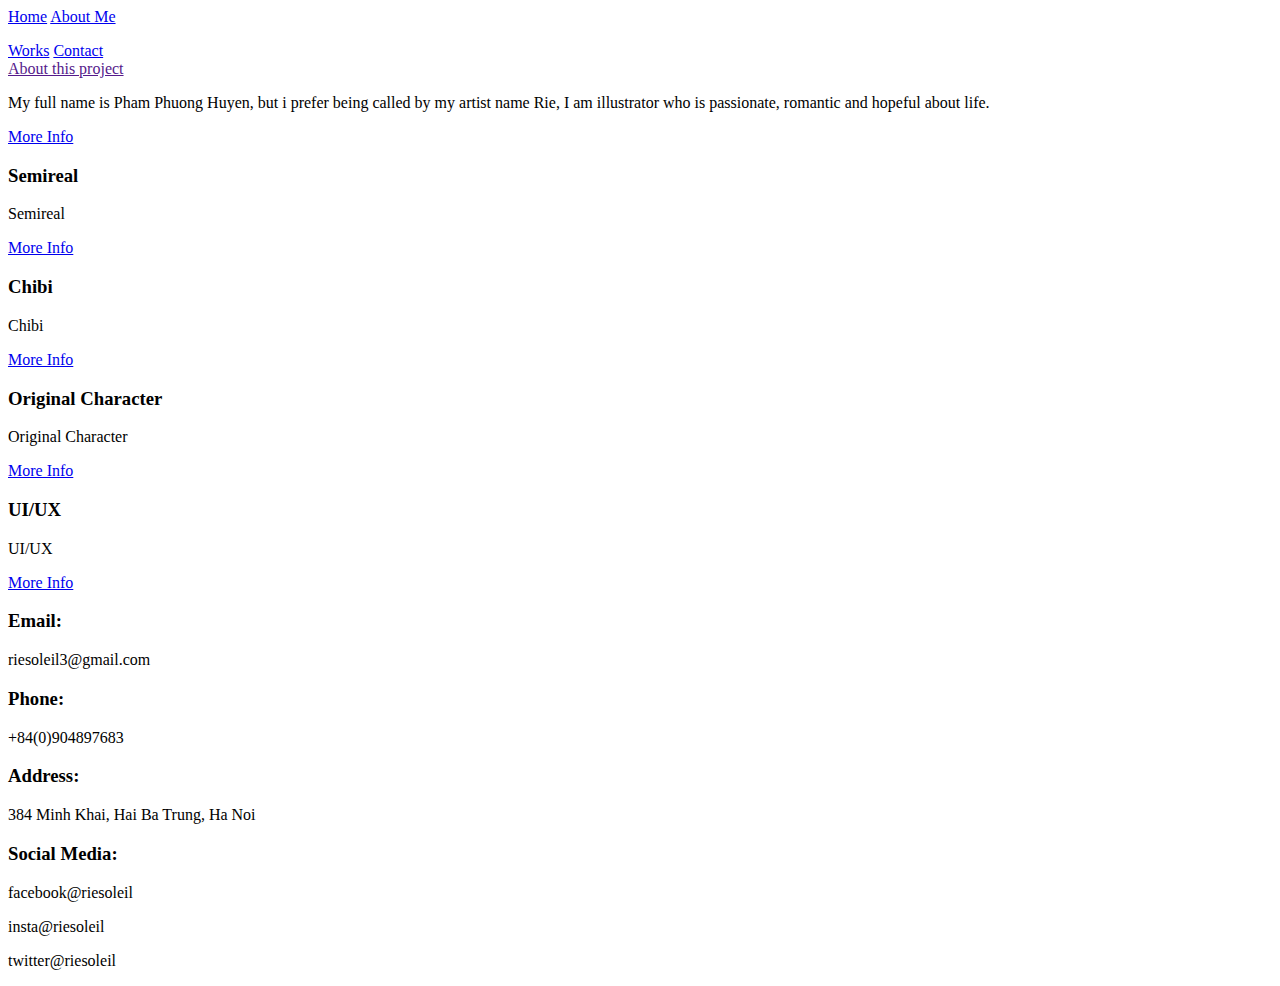
==== index.html @ aa3b78e9 "ok" ====
<!DOCTYPE html>
<html lang="en">
    <head>
        <meta charset="UTF-8" />
        <meta name="viewport" content="width=device-width, initial-scale=1.0" />
        <title>Homepage</title>

        <link rel="stylesheet" href="css/styles.css" />
        <link rel="stylesheet" href="css/bootstrap.min.css" />
    </head>
    <body>
        <!-- START NAVBAR .. -->
        <nav id="navbar" class="navbar navbar-expand-md fixed-top">
            <div
                class="container d-flex flex-column flex-md-row justify-content-between"
            >
                <a href="index.html#home-section" class="py-3">Home</a>
                <a href="index.html#about-me-section" class="py-3">About Me</a>
                <a href="index.html" class="py-3"
                    ><figure
                        id="navbar-brand"
                        class="navbar-brand cover-image"
                    ></figure
                ></a>
                <a href="index.html#works-section" class="py-3">Works</a>
                <a href="index.html#contact-section" class="py-3">Contact</a>
            </div>
        </nav>
        <!-- END NAVBAR -->

        <!-- START SECTION HOME -->
        <section id="home-section" class="home-section">
            <div class="home-section-main">
                <div class="home-section-content">
                    <div class="home-section-btn btn-rie-main">
                        <a href="" class="btn-rie btn">About this project</a>
                    </div>
                </div>
                <div class="home-section-image cover-image"></div>
            </div>

            <div class="separate">
                <div class="separate-image separate-tear cover-image"></div>
            </div>
        </section>
        <!-- END SECTION HOME -->

        <!-- START ABOUT ME SECTION -->
        <section id="about-me-section" class="about-me-section">
            <div class="container about-me-section-main">
                <div class="row">
                    <div class="col-lg-6 about-me-section-left">
                        <div class="about-me-section-image cover-image"></div>
                    </div>

                    <div class="col-lg-6 about-me-section-right">
                        <div class="about-me-section-content">
                            <div class="about-me-section-text">
                                <p>
                                    My full name is Pham Phuong Huyen, but i
                                    prefer being called by my artist name Rie, I
                                    am illustrator who is passionate, romantic
                                    and hopeful about life.
                                </p>
                            </div>

                            <div class="btn-rie-main">
                                <a
                                    href="about-me.html"
                                    class="about-me-section-btn btn-rie btn"
                                    >More Info</a
                                >
                            </div>
                        </div>
                    </div>
                </div>
            </div>
            <div class="separate">
                <div class="separate-image separate-rose cover-image"></div>
            </div>
        </section>
        <!-- END ABOUT ME SECTION -->

        <!-- START WORKS SECTION -->
        <section
            id="works-section"
            class="works-section text-white text-center"
        >
            <div class="container-fluid works-section-main">
                <div class="container-fluid works-section-main">
                    <div class="projects-pair">
                        <div class="row">
                            <div class="col">
                                <div class="project project-semireal">
                                    <div
                                        class="project-content project-semireal-content"
                                    >
                                        <div
                                            class="project-text project-semireal-text"
                                        >
                                            <h3>Semireal</h3>
                                            <p>Semireal</p>
                                        </div>

                                        <div class="project-btn btn-rie-main">
                                            <a
                                                href="works/semireal.html"
                                                class="btn-rie btn"
                                                >More Info</a
                                            >
                                        </div>
                                    </div>

                                    <div
                                        class="project-img cover-image project-semireal-img"
                                    ></div>
                                </div>
                            </div>

                            <div class="col">
                                <div class="project project-chibi">
                                    <div
                                        class="project-content project-chibi-content"
                                    >
                                        <div
                                            class="project-text project-chibi-text"
                                        >
                                            <h3>Chibi</h3>
                                            <p>Chibi</p>
                                        </div>

                                        <div class="project-btn btn-rie-main">
                                            <a
                                                href="works/chibi.html"
                                                class="btn-rie btn"
                                                >More Info</a
                                            >
                                        </div>
                                    </div>

                                    <div
                                        class="project-img cover-image project-chibi-img"
                                    ></div>
                                </div>
                            </div>
                        </div>
                    </div>
                </div>

                <div class="container-fluid projects-pair">
                    <div class="row">
                        <div class="col">
                            <div class="project project-oc">
                                <div class="project-content project-oc-content">
                                    <div class="project-text project-oc-text">
                                        <h3>Original Character</h3>
                                        <p>Original Character</p>
                                    </div>

                                    <div class="project-btn btn-rie-main">
                                        <a
                                            href="works/character.html"
                                            class="btn-rie btn"
                                            >More Info</a
                                        >
                                    </div>
                                </div>

                                <div
                                    class="project-img cover-image project-oc-img"
                                ></div>
                            </div>
                        </div>

                        <div class="col">
                            <div class="project project-ui-ux">
                                <div
                                    class="project-content project-ui-ux-content"
                                >
                                    <div
                                        class="project-text project-ui-ux-text"
                                    >
                                        <h3>UI/UX</h3>
                                        <p>UI/UX</p>
                                    </div>

                                    <div class="project-btn btn-rie-main">
                                        <a
                                            href="works/ui-ux.html"
                                            class="btn-rie btn"
                                            >More Info</a
                                        >
                                    </div>
                                </div>

                                <div
                                    class="project-img cover-image project-ui-ux-img"
                                ></div>
                            </div>
                        </div>
                    </div>
                </div>
            </div>

            <div class="separate">
                <div class="separate-image separate-snake cover-image"></div>
            </div>
        </section>
        <!-- END WORKS SECTION -->

        <!-- START CONTACT SECTION -->
        <section id="contact-section" class="contact-section">
            <div class="container contact-section-main">
                <div class="row">
                    <div class="col contact-section-left">
                        <div class="contact-section-image cover-image"></div>
                    </div>

                    <div class="col contact-section-right">
                        <div class="contact-section-content">
                            <div class="contact-section-text">
                                <div class="row">
                                    <div class="col-md-6">
                                        <div class="contact-content">
                                            <h3>Email:</h3>
                                            <p>riesoleil3@gmail.com</p>
                                        </div>
                                        <div class="contact-content">
                                            <h3>Phone:</h3>
                                            <p>+84(0)904897683</p>
                                        </div>
                                        <div class="contact-content">
                                            <h3>Address:</h3>
                                            <p>
                                                384 Minh Khai, Hai Ba Trung, Ha
                                                Noi
                                            </p>
                                        </div>
                                    </div>

                                    <div class="col-md-6">
                                        <div class="contact-content">
                                            <h3>Social Media:</h3>
                                            <p>facebook@riesoleil</p>
                                            <p>insta@riesoleil</p>
                                            <p>twitter@riesoleil</p>
                                        </div>
                                    </div>
                                </div>
                            </div>
                        </div>
                    </div>
                </div>
            </div>

            <div class="separate">
                <div class="separate-image separate-star cover-image"></div>
            </div>
        </section>
        <!-- END CONTACT SECTION -->
    </body>
</html>
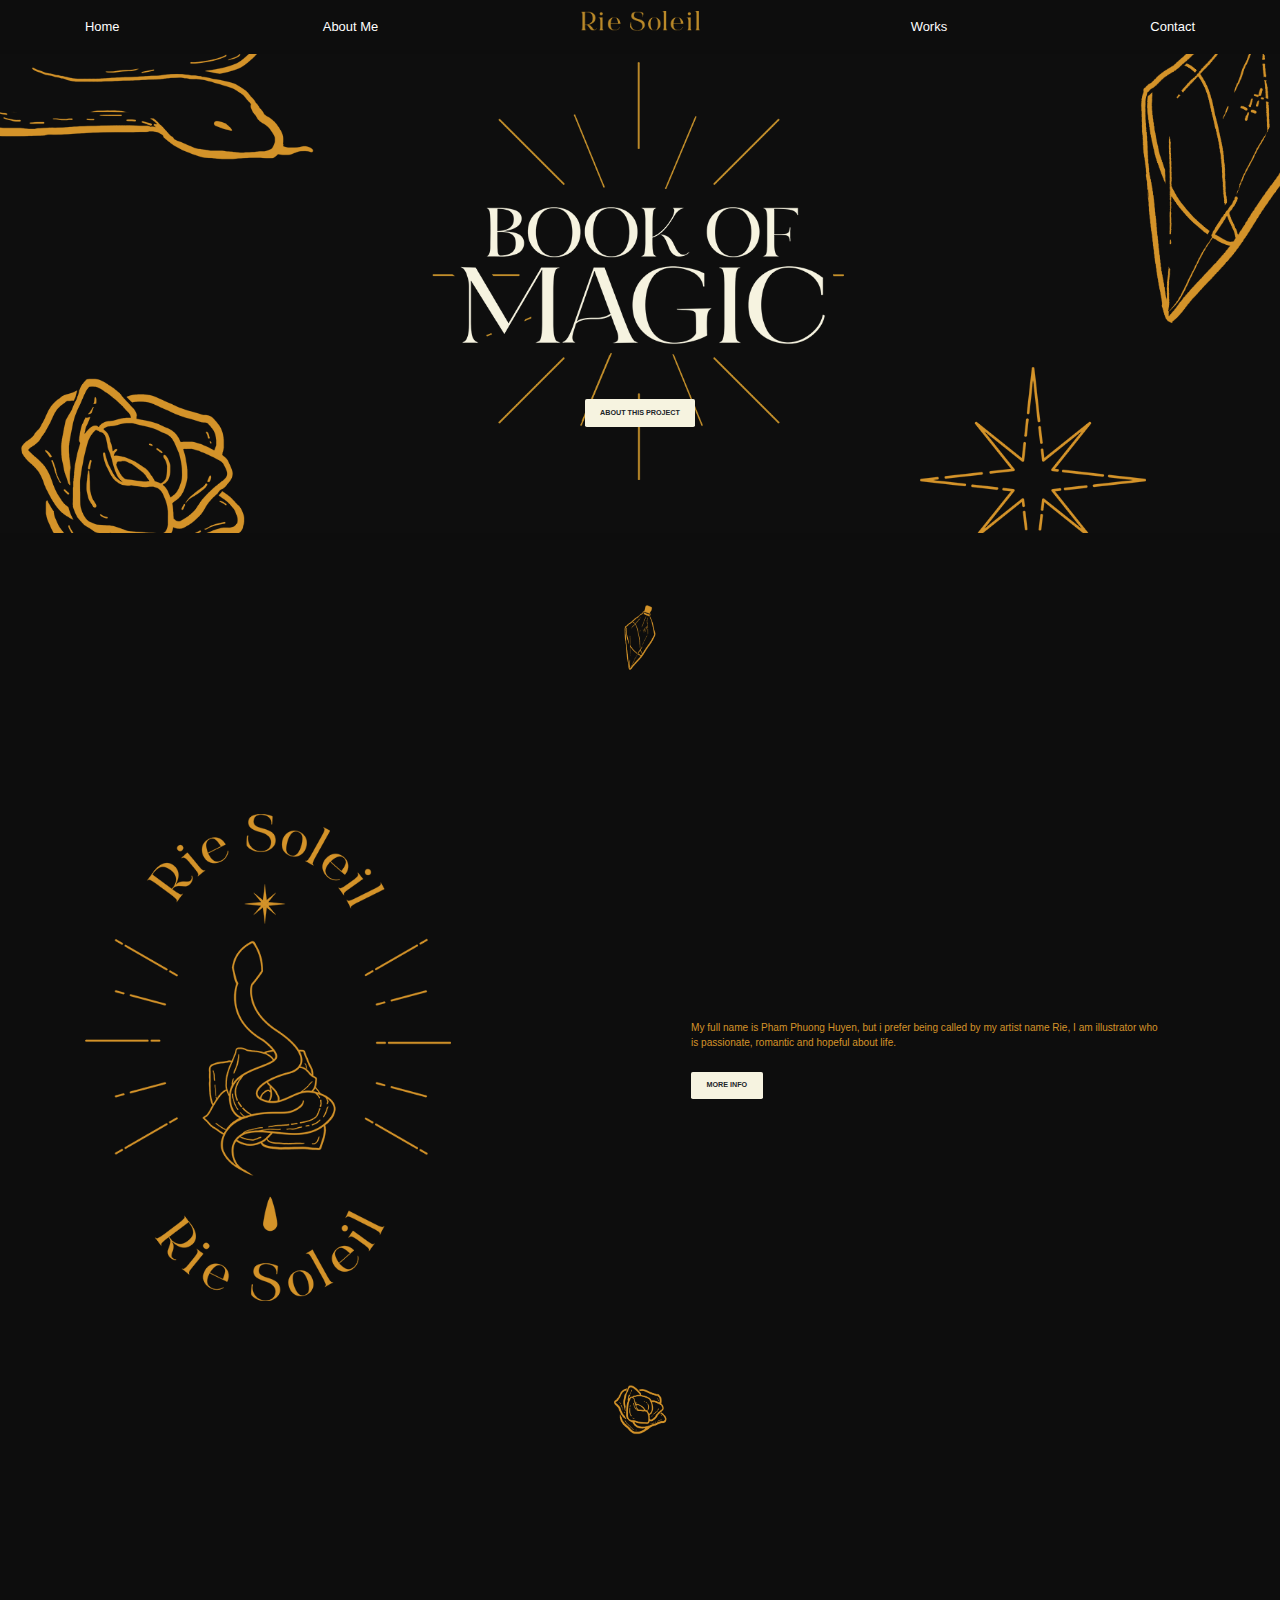
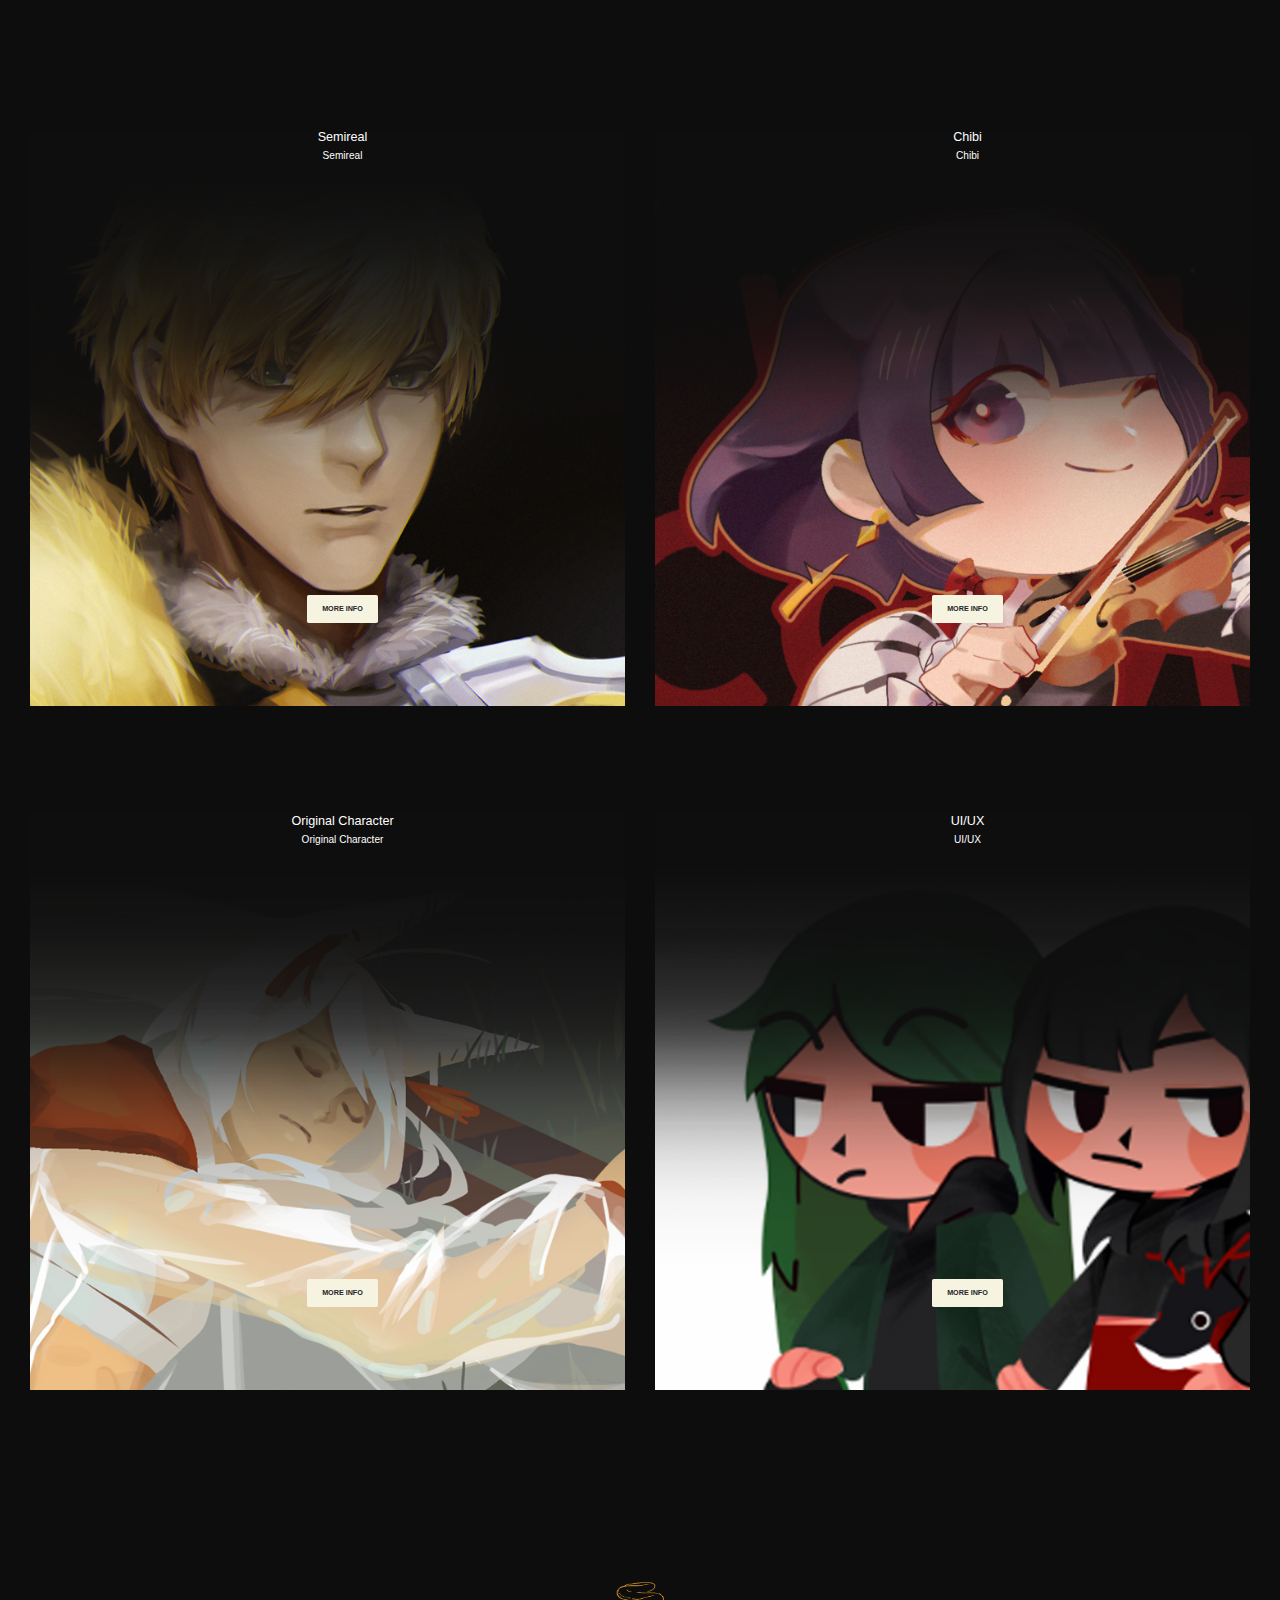
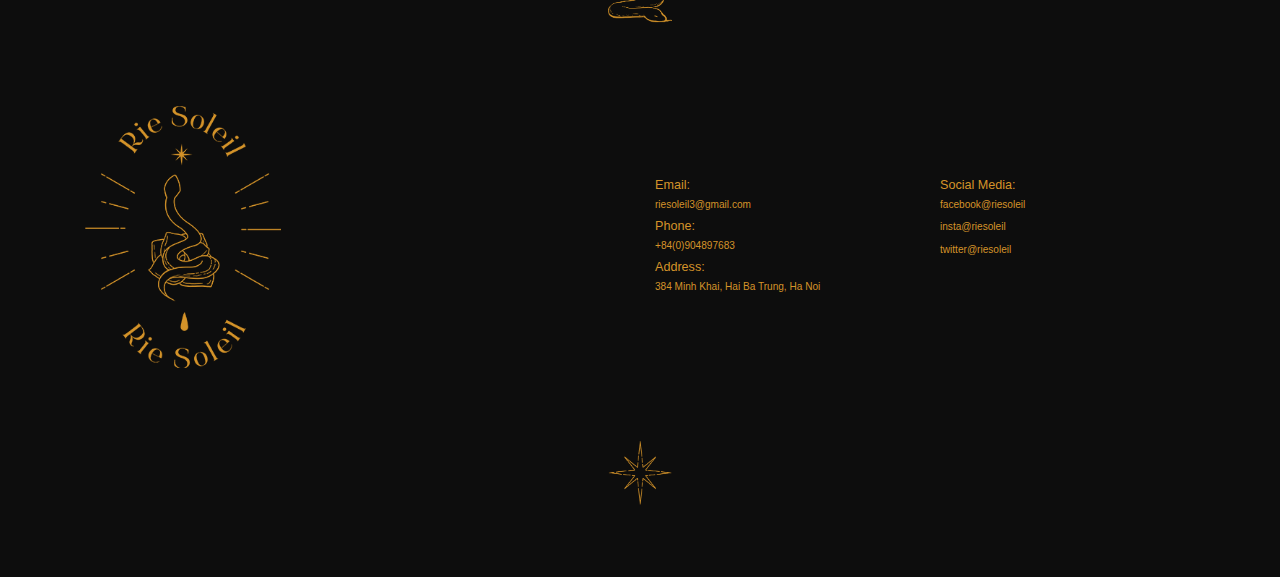
==== commit a65017a7: "recommit" ====
--- a/index.html
+++ b/index.html
@@ -5,8 +5,8 @@
         <meta name="viewport" content="width=device-width, initial-scale=1.0" />
         <title>Homepage</title>
 
-        <link rel="stylesheet" href="css/styles.css" />
-        <link rel="stylesheet" href="css/bootstrap.min.css" />
+        <link rel="stylesheet" href="rie-soleil/css/styles.css" />
+        <link rel="stylesheet" href="rie-soleil/css/bootstrap.min.css" />
     </head>
     <body>
         <!-- START NAVBAR .. -->
--- a/rie-soleil/css/styles.css
+++ b/rie-soleil/css/styles.css
@@ -0,0 +1,651 @@
+/* Base reset */
+* {
+    margin: 0;
+    padding: 0;
+}
+
+/* Custom Variables */
+:root {
+    --main-black: #0d0d0d;
+    --main-gray: #f6f3e0;
+    --main-white: #ffffff;
+    --main-yellow: #d49329;
+    --main-red: #ca3830;
+    --main-test: blue;
+    --main-green: #78783f;
+}
+
+/* Import Fonts */
+@font-face {
+    font-family: BonVivant;
+    src: url(../fonts/BonVivant-SerifBold.otf);
+}
+
+@font-face {
+    font-family: Montserrat;
+    src: url(../fonts/Montserrat-Regular.ttf);
+}
+
+@font-face {
+    font-family: MontserratSemiBold;
+    src: url(../fonts/Montserrat-SemiBold.ttf);
+}
+
+/* START BASE STYLES */
+
+/* box-sizing and font sizing */
+*,
+*::before,
+*::after {
+    box-sizing: inherit;
+}
+
+html {
+    font-size: 62.5%;
+    box-sizing: border-box;
+    scroll-behavior: smooth;
+}
+
+@media (max-width: 100em) {
+    html {
+        font-size: 45%;
+    }
+}
+
+/* 1200px / 16px = 75em */
+@media (max-width: 75em) {
+    html {
+        font-size: 30%;
+    }
+}
+
+/* 980px / 16px = 61.25em */
+@media (max-width: 61.25em) {
+    html {
+        font-size: 25%;
+    }
+}
+
+/* 460px / 16px = 28.75em */
+@media (max-width: 28.75em) {
+    html {
+        font-size: 20%;
+    }
+}
+
+body {
+    font-family: Montserrat;
+    font-size: 1.8rem;
+    font-weight: 400;
+    line-height: 1.4;
+    color: var(--main-white);
+    background-color: var(--main-black);
+}
+
+a {
+    font-size: 1.8rem;
+}
+
+h1,
+h2 {
+    font-family: BonVivant;
+    font-weight: 400;
+    text-align: center;
+}
+
+h1 {
+    font-size: 5rem !important;
+    color: var(--main-white);
+    line-height: 4rem !important;
+    letter-spacing: 0.2rem;
+    text-transform: uppercase;
+}
+
+h2 {
+    font-size: 3rem !important;
+    color: var(--main-white);
+    line-height: 4rem !important;
+    letter-spacing: 0.2rem;
+    text-transform: uppercase;
+}
+
+p {
+    font-size: 1.4rem;
+    color: var(--main-yellow);
+}
+
+.cover-image {
+    -webkit-background-size: cover;
+    -moz-background-size: cover;
+    -o-background-size: cover;
+    background-repeat: no-repeat;
+    background-size: cover;
+}
+
+/* Base styles: Button */
+.btn-rie-main a {
+    font-weight: bold;
+    padding: 1rem 2rem;
+}
+.btn-rie {
+    background: var(--main-gray) !important;
+    color: var(--main-black);
+    text-transform: uppercase;
+}
+
+.btn-rie:hover {
+    background-color: var(--main-yellow) !important;
+}
+
+/* Base styles: Separate */
+.separate {
+    background-color: var(--main-black);
+    width: 100%;
+    padding: 10rem 0;
+}
+
+.separate-image {
+    width: 9rem;
+    height: 9rem;
+    margin: auto;
+}
+
+.separate-tear {
+    background-image: url("../images/homepage/pattern/tear.png");
+}
+
+.separate-snake {
+    background-image: url("../images/homepage/pattern/snake.png");
+}
+
+.separate-star {
+    background-image: url("../images/homepage/pattern/star.png");
+}
+
+.separate-rose {
+    background-image: url("../images/homepage/pattern/rose.png");
+}
+
+/* END BASE STYLES */
+
+/* Navbar */
+#navbar {
+    background-color: var(--main-black);
+}
+
+#navbar a {
+    text-decoration: none;
+    color: var(--main-white);
+}
+
+#navbar a:hover {
+    color: var(--main-yellow);
+}
+
+#navbar-brand {
+    background-image: url("../images/logo_nav.png");
+    width: 16.5rem;
+    height: 2.8rem;
+}
+
+/* Home Section */
+.home-section-main {
+    position: relative;
+}
+
+.home-section-btn {
+    position: absolute;
+    z-index: 1;
+    bottom: 20%;
+    margin: auto;
+}
+
+.home-section-content {
+    display: flex;
+    flex-direction: column;
+    align-items: center;
+}
+
+.home-section-image {
+    background-image: url("../images/homepage/heading.png");
+    width: 100%;
+    height: 38vw;
+    margin-top: 6.5rem;
+}
+
+/* About Me Section */
+.about-me-section {
+    background-color: var(--main-black);
+    padding: 10rem 0;
+}
+
+.about-me-section-image {
+    background-image: url("../images/homepage/pattern/logo.png");
+    width: 50.8rem;
+    height: 67.7rem;
+}
+
+.about-me-section-content {
+    margin: 28.6rem 5rem;
+}
+
+.about-me-section-text {
+    margin-bottom: 3rem;
+}
+
+.about-me-section-main {
+    display: flex;
+}
+
+/* Works section */
+
+.works-section-main {
+    background-color: var(--main-black);
+    padding: 10rem 0;
+}
+
+.project {
+    width: 100%;
+}
+
+.projects-pair {
+    padding-bottom: 5rem;
+}
+
+.project-content {
+    width: 100%;
+    height: 100%;
+    position: absolute;
+}
+
+.project-text p {
+    color: (var(--main-white));
+}
+
+.project-btn {
+    margin-top: 60rem;
+}
+
+.project-img {
+    width: 100%;
+    height: 80rem;
+}
+
+.project-semireal-img {
+    background-image: url("../images/homepage/semireal.png");
+}
+
+.project-chibi-img {
+    background-image: url("../images/homepage/chibi.png");
+}
+
+.project-oc-img {
+    background-image: url("../images/homepage/concept.png");
+}
+
+.project-ui-ux-img {
+    background-image: url("../images/homepage/uiux.png");
+}
+
+/* Contact section */
+.contact-section {
+    background-color: var(--main-black);
+}
+
+.contact-section-content {
+    margin-top: 10rem;
+}
+
+.contact-section-content h3 {
+    color: var(--main-yellow);
+}
+
+.contact-section-image {
+    background-image: url("../images/homepage/pattern/logo_small.png");
+    width: 27.2rem;
+    height: 36.3rem;
+}
+
+/* Work Base Styles */
+.work-page-footer {
+    display: flex;
+    flex-direction: column;
+    justify-items: center;
+    align-items: center;
+    background-color: var(--main-black);
+    padding-bottom: 10rem;
+}
+
+.work-page-footer a {
+    color: var(--main-gray);
+}
+
+.work-page-footer a:hover {
+    color: var(--main-yellow);
+}
+
+.work-page-link-active {
+    color: var(--main-yellow) !important;
+    pointer-events: none;
+}
+
+.work-page-heading-text {
+    position: absolute;
+    width: 100%;
+    display: flex;
+    flex-direction: column;
+    align-items: center;
+    margin-top: 25rem;
+}
+
+.work-page-heading-text p {
+    color: var(--main-white);
+    font-size: 2rem;
+}
+
+/* Work: Semireal */
+.semireal-heading-image {
+    background-image: url("../images/semireal-page/heading.png");
+    width: 100%;
+    height: 38vw;
+    margin-top: 6.5rem;
+    border: solid 2rem var(--main-black);
+}
+
+.semireal-show {
+    background-color: var(--main-black);
+}
+
+.semireal-i {
+    border: solid 2rem var(--main-black);
+    margin-bottom: 5rem;
+    width: 100%;
+    max-width: 100%;
+}
+
+.semireal-i-1 {
+    background-image: url("../images/semireal-page/knightsoftheroundtable.png");
+    width: 100%;
+    height: 93.4vw;
+}
+
+.semireal-i-2 {
+    background-image: url("../images/semireal-page/therestraintsoftheroundtable.png");
+    width: 100%;
+    height: 41.1vw;
+}
+
+.semireal-i-3 {
+    background-image: url("../images/semireal-page/iwontallowyoutocry.png");
+    width: 100%;
+    height: 78.1vw;
+}
+
+.semireal-i-4 {
+    background-image: url("../images/semireal-page/saria.png");
+    width: 100%;
+    height: 36vw;
+}
+
+.semireal-i-5 {
+    background-image: url("../images/semireal-page/mostima.png");
+    width: 100%;
+    height: 30.8vw;
+}
+
+.semireal-i-6 {
+    background-image: url("../images/semireal-page/siege.png");
+    width: 100%;
+    height: 31.8vw;
+}
+
+/* Work: Chibi */
+.chibi-heading-image {
+    background-image: url("../images/chibi-page/heading.png");
+    width: 100%;
+    height: 38vw;
+    margin-top: 6.5rem;
+    border: solid 2rem var(--main-black);
+}
+
+.chibi-show {
+    background-color: var(--main-black);
+}
+
+.chibi-i {
+    border: solid 2rem var(--main-black);
+    margin-bottom: 5rem;
+    width: 100%;
+    max-width: 100%;
+}
+
+.chibi-i-1 {
+    background-image: url("../images/chibi-page/chibi1.png");
+    width: 100%;
+    height: 50vw;
+}
+
+.chibi-i-2 {
+    background-image: url("../images/chibi-page/chibi2.png");
+    width: 100%;
+    height: 50vw;
+}
+
+.chibi-i-3 {
+    background-image: url("../images/chibi-page/chibi3.png");
+    width: 100%;
+    height: 50vw;
+}
+
+.chibi-i-4 {
+    background-image: url("../images/chibi-page/chibi4.png");
+    width: 100%;
+    height: 50vw;
+}
+
+.chibi-i-5 {
+    background-image: url("../images/chibi-page/chibi5.png");
+    width: 100%;
+    height: 50vw;
+}
+
+.chibi-i-6 {
+    background-image: url("../images/chibi-page/chibi6.png");
+    width: 100%;
+    height: 50vw;
+}
+
+.chibi-i-7 {
+    background-image: url("../images/chibi-page/chibi7.png");
+    width: 100%;
+    height: 50vw;
+}
+
+.chibi-i-8 {
+    background-image: url("../images/chibi-page/chibi8.png");
+    width: 100%;
+    height: 50vw;
+}
+
+/* Work: Character */
+.character-heading-image {
+    background-image: url("../images/character-page/heading.png");
+    width: 100%;
+    height: 38vw;
+    margin-top: 6.5rem;
+    border: solid 2rem var(--main-black);
+}
+
+.character-heading-text p {
+    color: var(--main-green) !important;
+}
+
+.character-heading-text h1 {
+    color: var(--main-green) !important;
+}
+
+.character-show {
+    background-color: var(--main-black);
+}
+
+.character-i {
+    border: solid 2rem var(--main-black);
+    margin-bottom: 5rem;
+    width: 100%;
+    max-width: 100%;
+}
+
+.character-i-1 {
+    background-image: url("../images/character-page/forest.png");
+    width: 100%;
+    height: 50vw;
+}
+
+.character-i-2 {
+    background-image: url("../images/character-page/unknown.png");
+    width: 100%;
+    height: 50vw;
+}
+
+.character-i-3 {
+    background-image: url("../images/character-page/EU.png");
+    width: 100%;
+    height: 76.8vw;
+}
+
+.character-i-4 {
+    background-image: url("../images/character-page/shirt_1.png");
+    width: 100%;
+    height: 39vw;
+}
+
+.character-i-5 {
+    background-image: url("../images/character-page/shirt_2.png");
+    width: 100%;
+    height: 39vw;
+}
+
+/* Work: UI/UX */
+.ui-ux-heading-image {
+    background-image: url("../images/uiux-page/heading.png");
+    width: 100%;
+    height: 38vw;
+    margin-top: 6.5rem;
+    border: solid 2rem var(--main-black);
+}
+
+.ui-ux-heading-text p {
+    color: var(--main-red) !important;
+}
+
+.ui-ux-heading-text h1 {
+    color: var(--main-red) !important;
+}
+
+.ui-ux-show {
+    background-color: var(--main-black);
+}
+
+.ui-ux-i {
+    margin-bottom: 25rem;
+    width: 100%;
+    max-width: 100%;
+}
+
+.ui-ux-i-1 {
+    background-image: url("../images/uiux-page/uiux_4.png");
+    width: 100%;
+    height: 85vw;
+}
+
+.ui-ux-i-2 {
+    background-image: url("../images/uiux-page/uiux_3.png");
+    width: 100%;
+    height: 85vw;
+}
+
+.ui-ux-i-3 {
+    background-image: url("../images/uiux-page/uiux_5.png");
+    width: 100%;
+    height: 85vw;
+}
+
+.ui-ux-i-4 {
+    background-image: url("../images/uiux-page/uiux_1.png");
+    width: 100%;
+    height: 85vw;
+}
+
+.ui-ux-i-5 {
+    background-image: url("../images/uiux-page/uiux_2.png");
+    width: 100%;
+    height: 85vw;
+}
+
+.ui-ux-i-6 {
+    background-image: url("../images/uiux-page/uiux_6.png");
+    width: 100%;
+    height: 85vw;
+}
+
+/* About me Page */
+.about-me-page-show {
+    background-color: var(--main-black);
+}
+
+.about-me-page-main {
+    margin-top: 7.5rem;
+    padding: 15rem 0;
+}
+
+.about-me-page-image-main {
+    background-image: url("../images/homepage/pattern/logo_small.png");
+    width: 27.2rem;
+    height: 36.3rem;
+}
+
+.about-me-page-content-main {
+    margin-top: 15rem;
+}
+
+.about-me-page-text {
+    position: absolute;
+    display: flex;
+    flex-direction: column;
+}
+
+.about-me-page-text h3 {
+    color: var(--main-yellow);
+}
+
+.about-me-page-image-softwares {
+    background-image: url("../images/homepage/pattern/tear.png");
+    width: 19.4rem;
+    height: 19.5rem;
+    margin-left: 4rem;
+}
+
+.about-me-page-image-working {
+    background-image: url("../images/homepage/pattern/rose.png");
+    width: 19.4rem;
+    height: 19.5rem;
+    margin-left: 4rem;
+    margin-top: 6rem;
+}
+
+.about-me-page-image-education {
+    background-image: url("../images/homepage/pattern/snake.png");
+    width: 19.4rem;
+    height: 19.5rem;
+    margin-left: 4rem;
+    margin-top: 4rem;
+}
+
+.about-me-page-image-contact {
+    background-image: url("../images/homepage/pattern/star.png");
+    width: 19.4rem;
+    height: 19.5rem;
+    margin-left: 4rem;
+    margin-top: 11rem;
+}
+
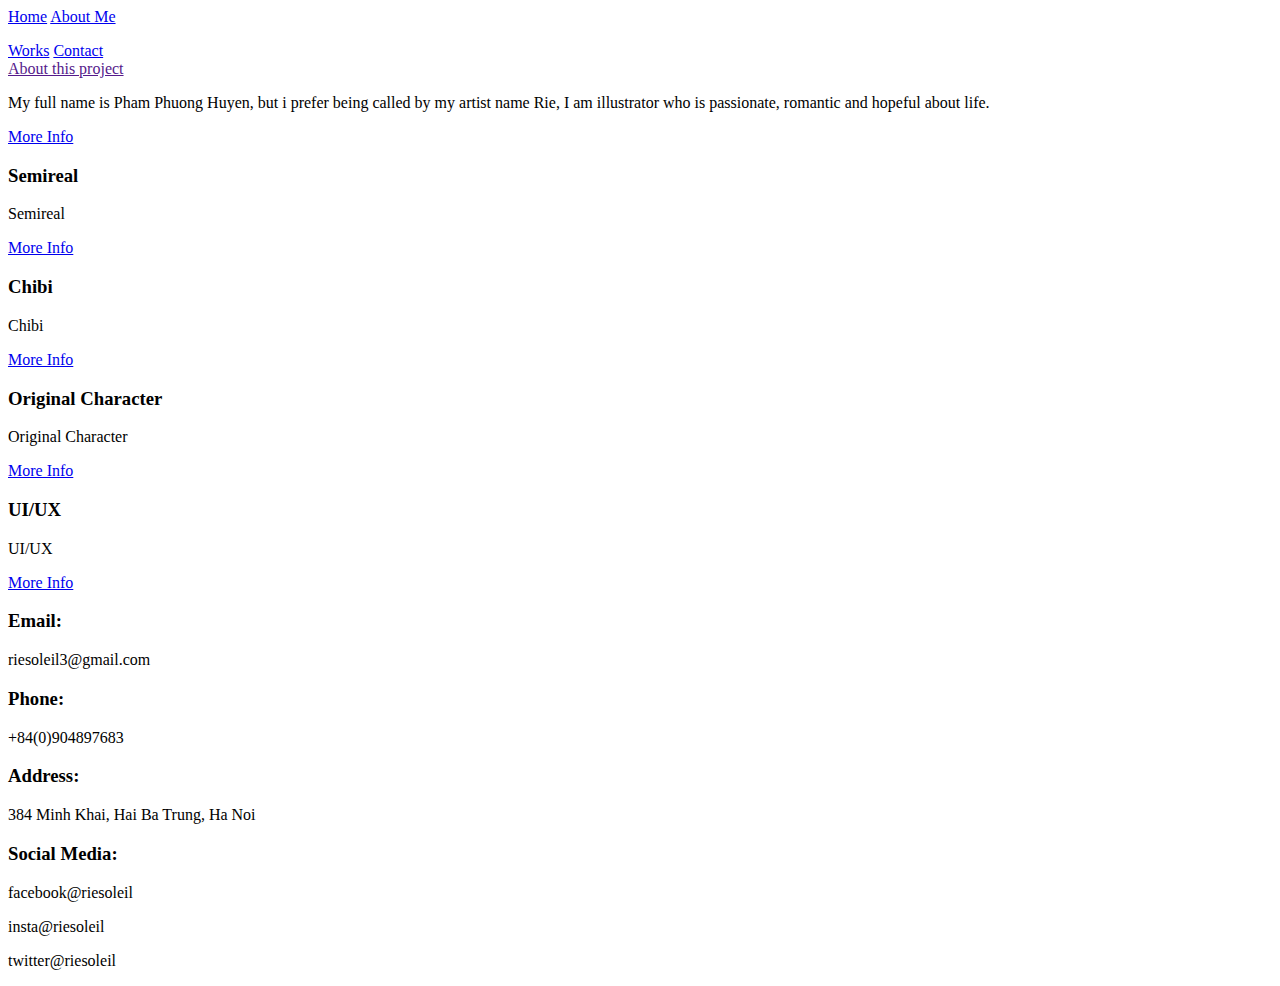
==== commit eeb3754d: "recommit" ====
--- a/index.html
+++ b/index.html
@@ -5,8 +5,8 @@
         <meta name="viewport" content="width=device-width, initial-scale=1.0" />
         <title>Homepage</title>
 
-        <link rel="stylesheet" href="rie-soleil/css/styles.css" />
-        <link rel="stylesheet" href="rie-soleil/css/bootstrap.min.css" />
+        <link rel="stylesheet" href="riesoleil/rie-soleil/css/styles.css" />
+        <link rel="stylesheet" href="riesoleil/rie-soleil/css/bootstrap.min.css" />
     </head>
     <body>
         <!-- START NAVBAR .. -->
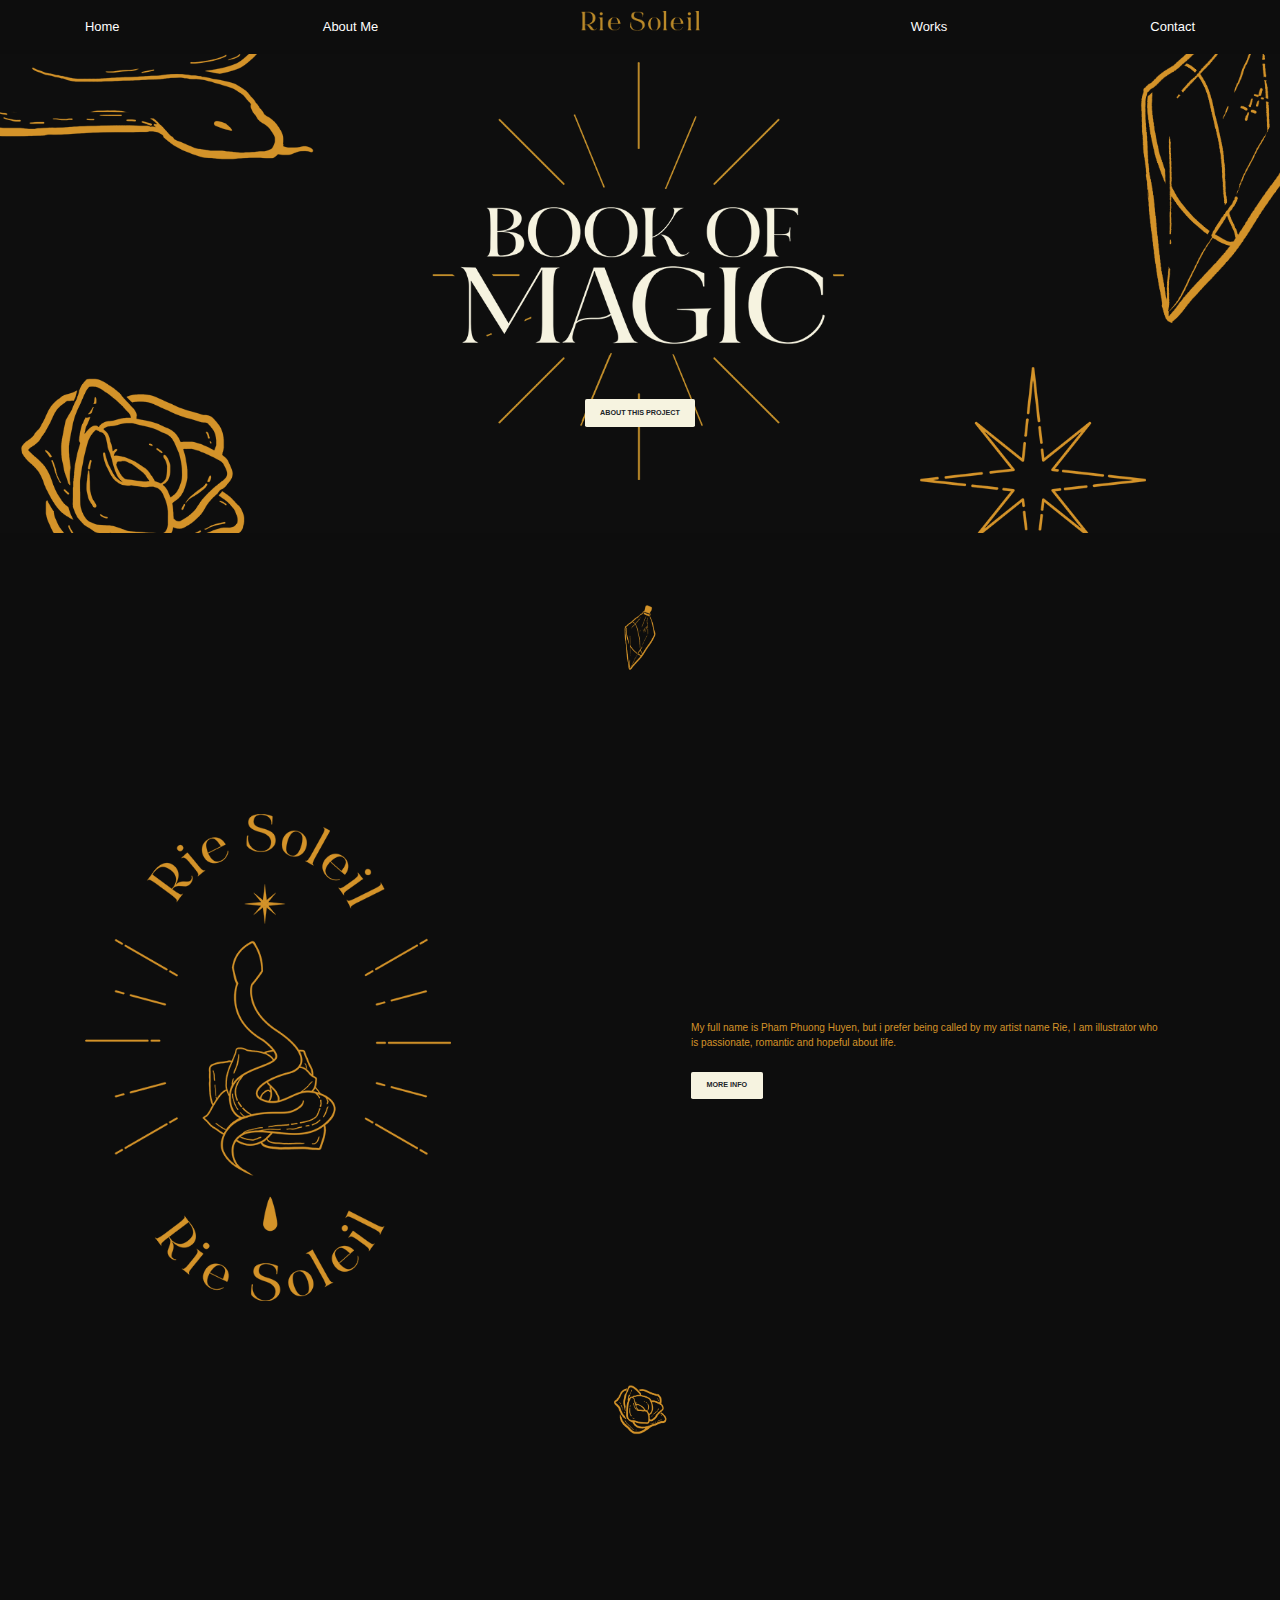
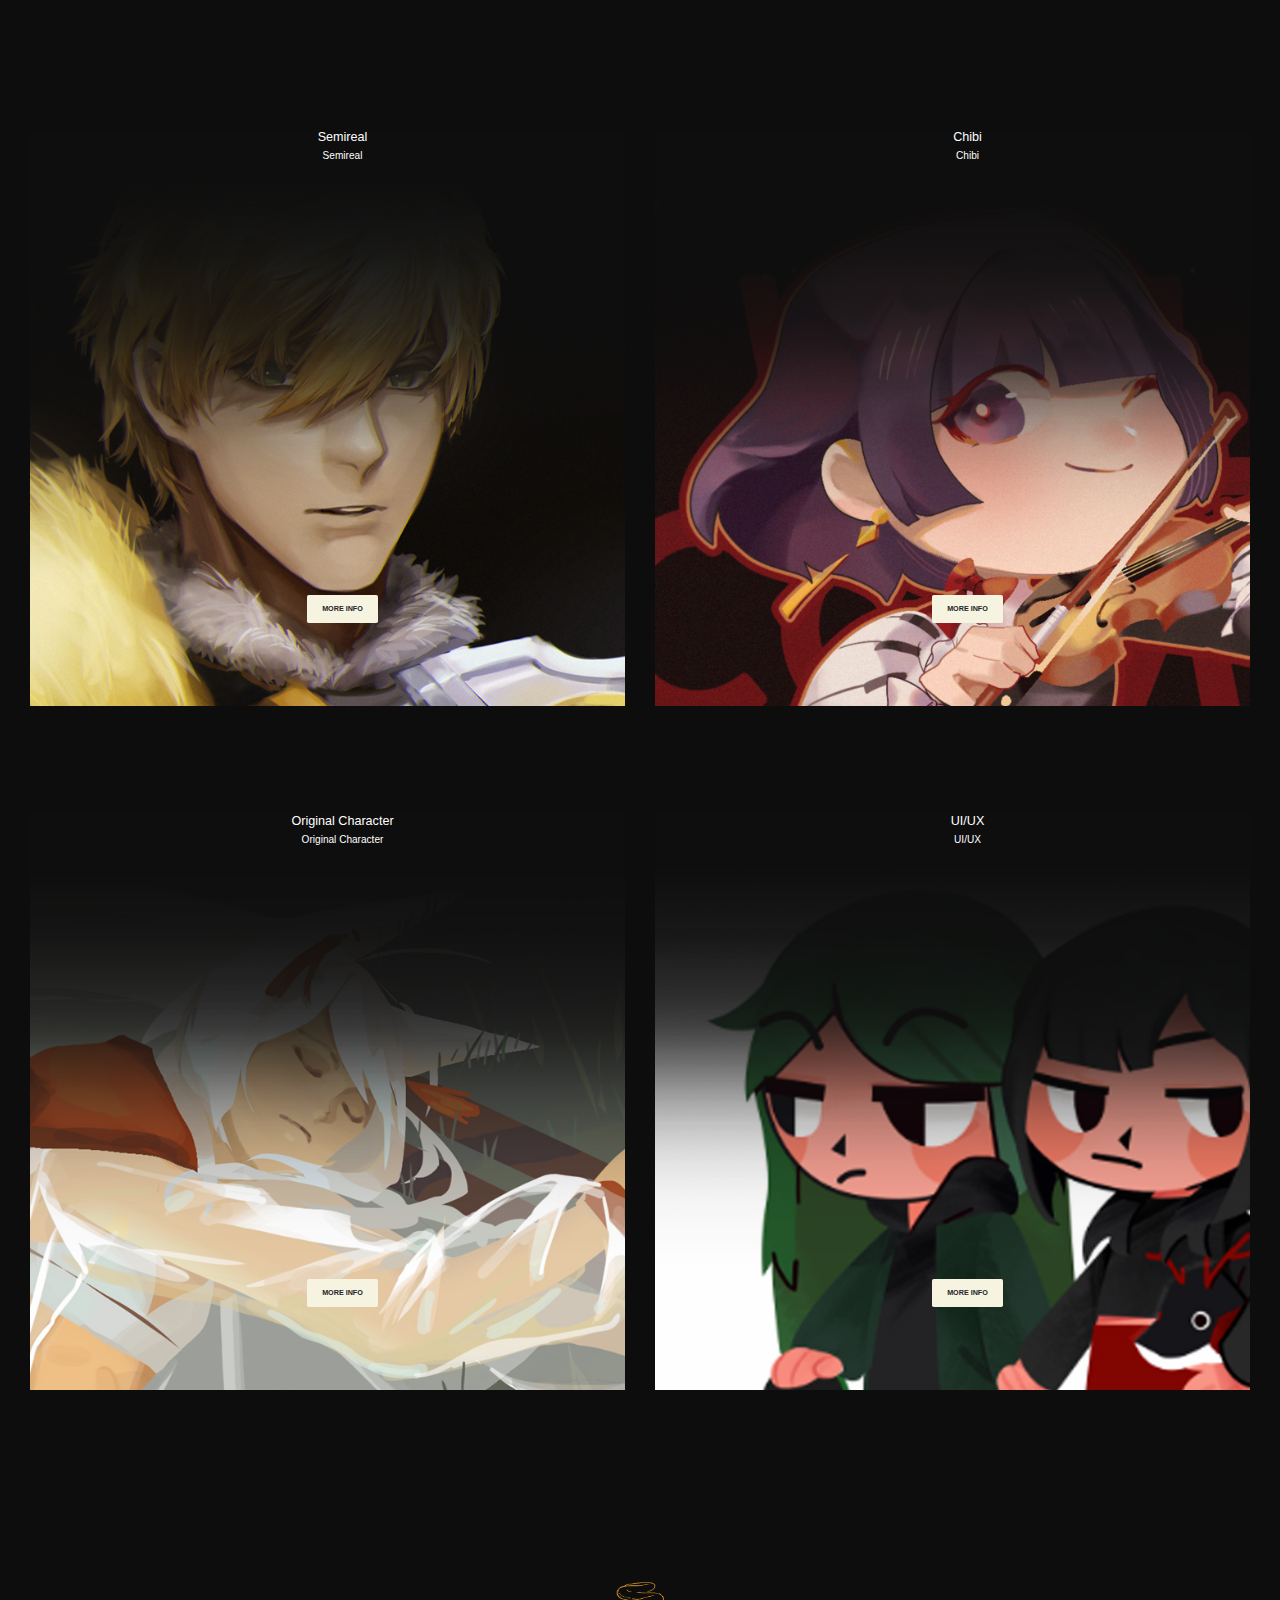
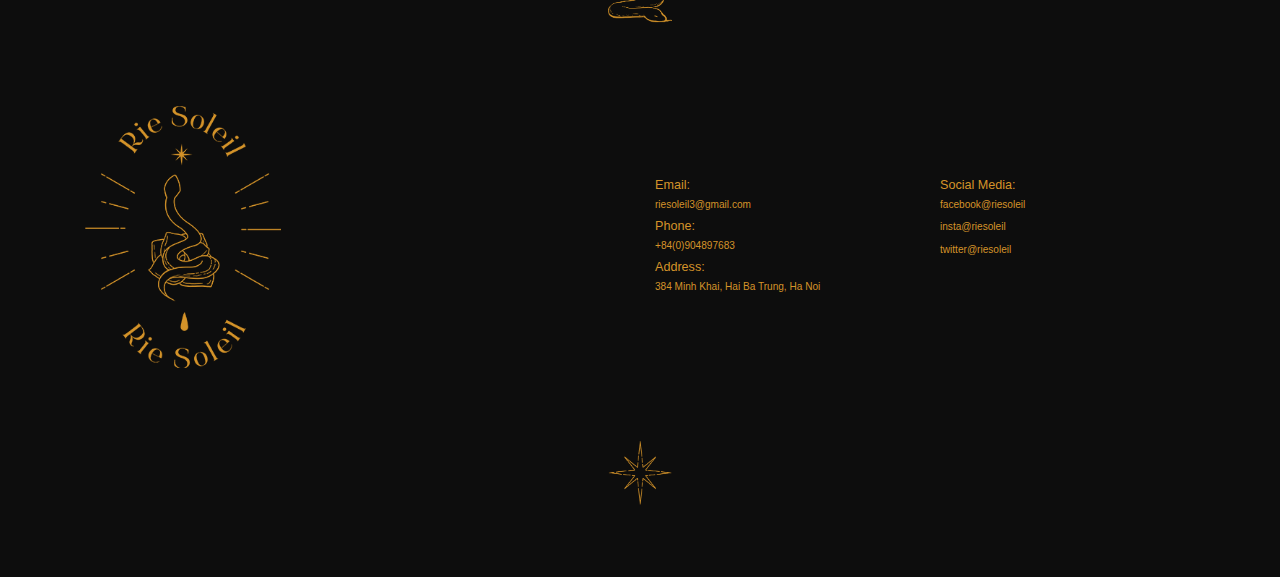
==== commit 23f25edc: "recommit" ====
--- a/index.html
+++ b/index.html
@@ -5,8 +5,8 @@
         <meta name="viewport" content="width=device-width, initial-scale=1.0" />
         <title>Homepage</title>
 
-        <link rel="stylesheet" href="riesoleil/rie-soleil/css/styles.css" />
-        <link rel="stylesheet" href="riesoleil/rie-soleil/css/bootstrap.min.css" />
+        <link rel="stylesheet" href="rie-soleil/css/styles.css" />
+        <link rel="stylesheet" href="rie-soleil/css/bootstrap.min.css" />
     </head>
     <body>
         <!-- START NAVBAR .. -->
--- a/rie-soleil/css/styles.css
+++ b/rie-soleil/css/styles.css
@@ -0,0 +1,651 @@
+/* Base reset */
+* {
+    margin: 0;
+    padding: 0;
+}
+
+/* Custom Variables */
+:root {
+    --main-black: #0d0d0d;
+    --main-gray: #f6f3e0;
+    --main-white: #ffffff;
+    --main-yellow: #d49329;
+    --main-red: #ca3830;
+    --main-test: blue;
+    --main-green: #78783f;
+}
+
+/* Import Fonts */
+@font-face {
+    font-family: BonVivant;
+    src: url(../fonts/BonVivant-SerifBold.otf);
+}
+
+@font-face {
+    font-family: Montserrat;
+    src: url(../fonts/Montserrat-Regular.ttf);
+}
+
+@font-face {
+    font-family: MontserratSemiBold;
+    src: url(../fonts/Montserrat-SemiBold.ttf);
+}
+
+/* START BASE STYLES */
+
+/* box-sizing and font sizing */
+*,
+*::before,
+*::after {
+    box-sizing: inherit;
+}
+
+html {
+    font-size: 62.5%;
+    box-sizing: border-box;
+    scroll-behavior: smooth;
+}
+
+@media (max-width: 100em) {
+    html {
+        font-size: 45%;
+    }
+}
+
+/* 1200px / 16px = 75em */
+@media (max-width: 75em) {
+    html {
+        font-size: 30%;
+    }
+}
+
+/* 980px / 16px = 61.25em */
+@media (max-width: 61.25em) {
+    html {
+        font-size: 25%;
+    }
+}
+
+/* 460px / 16px = 28.75em */
+@media (max-width: 28.75em) {
+    html {
+        font-size: 20%;
+    }
+}
+
+body {
+    font-family: Montserrat;
+    font-size: 1.8rem;
+    font-weight: 400;
+    line-height: 1.4;
+    color: var(--main-white);
+    background-color: var(--main-black);
+}
+
+a {
+    font-size: 1.8rem;
+}
+
+h1,
+h2 {
+    font-family: BonVivant;
+    font-weight: 400;
+    text-align: center;
+}
+
+h1 {
+    font-size: 5rem !important;
+    color: var(--main-white);
+    line-height: 4rem !important;
+    letter-spacing: 0.2rem;
+    text-transform: uppercase;
+}
+
+h2 {
+    font-size: 3rem !important;
+    color: var(--main-white);
+    line-height: 4rem !important;
+    letter-spacing: 0.2rem;
+    text-transform: uppercase;
+}
+
+p {
+    font-size: 1.4rem;
+    color: var(--main-yellow);
+}
+
+.cover-image {
+    -webkit-background-size: cover;
+    -moz-background-size: cover;
+    -o-background-size: cover;
+    background-repeat: no-repeat;
+    background-size: cover;
+}
+
+/* Base styles: Button */
+.btn-rie-main a {
+    font-weight: bold;
+    padding: 1rem 2rem;
+}
+.btn-rie {
+    background: var(--main-gray) !important;
+    color: var(--main-black);
+    text-transform: uppercase;
+}
+
+.btn-rie:hover {
+    background-color: var(--main-yellow) !important;
+}
+
+/* Base styles: Separate */
+.separate {
+    background-color: var(--main-black);
+    width: 100%;
+    padding: 10rem 0;
+}
+
+.separate-image {
+    width: 9rem;
+    height: 9rem;
+    margin: auto;
+}
+
+.separate-tear {
+    background-image: url("../images/homepage/pattern/tear.png");
+}
+
+.separate-snake {
+    background-image: url("../images/homepage/pattern/snake.png");
+}
+
+.separate-star {
+    background-image: url("../images/homepage/pattern/star.png");
+}
+
+.separate-rose {
+    background-image: url("../images/homepage/pattern/rose.png");
+}
+
+/* END BASE STYLES */
+
+/* Navbar */
+#navbar {
+    background-color: var(--main-black);
+}
+
+#navbar a {
+    text-decoration: none;
+    color: var(--main-white);
+}
+
+#navbar a:hover {
+    color: var(--main-yellow);
+}
+
+#navbar-brand {
+    background-image: url("../images/logo_nav.png");
+    width: 16.5rem;
+    height: 2.8rem;
+}
+
+/* Home Section */
+.home-section-main {
+    position: relative;
+}
+
+.home-section-btn {
+    position: absolute;
+    z-index: 1;
+    bottom: 20%;
+    margin: auto;
+}
+
+.home-section-content {
+    display: flex;
+    flex-direction: column;
+    align-items: center;
+}
+
+.home-section-image {
+    background-image: url("../images/homepage/heading.png");
+    width: 100%;
+    height: 38vw;
+    margin-top: 6.5rem;
+}
+
+/* About Me Section */
+.about-me-section {
+    background-color: var(--main-black);
+    padding: 10rem 0;
+}
+
+.about-me-section-image {
+    background-image: url("../images/homepage/pattern/logo.png");
+    width: 50.8rem;
+    height: 67.7rem;
+}
+
+.about-me-section-content {
+    margin: 28.6rem 5rem;
+}
+
+.about-me-section-text {
+    margin-bottom: 3rem;
+}
+
+.about-me-section-main {
+    display: flex;
+}
+
+/* Works section */
+
+.works-section-main {
+    background-color: var(--main-black);
+    padding: 10rem 0;
+}
+
+.project {
+    width: 100%;
+}
+
+.projects-pair {
+    padding-bottom: 5rem;
+}
+
+.project-content {
+    width: 100%;
+    height: 100%;
+    position: absolute;
+}
+
+.project-text p {
+    color: var(--main-white);
+}
+
+.project-btn {
+    margin-top: 60rem;
+}
+
+.project-img {
+    width: 100%;
+    height: 80rem;
+}
+
+.project-semireal-img {
+    background-image: url("../images/homepage/semireal.png");
+}
+
+.project-chibi-img {
+    background-image: url("../images/homepage/chibi.png");
+}
+
+.project-oc-img {
+    background-image: url("../images/homepage/concept.png");
+}
+
+.project-ui-ux-img {
+    background-image: url("../images/homepage/uiux.png");
+}
+
+/* Contact section */
+.contact-section {
+    background-color: var(--main-black);
+}
+
+.contact-section-content {
+    margin-top: 10rem;
+}
+
+.contact-section-content h3 {
+    color: var(--main-yellow);
+}
+
+.contact-section-image {
+    background-image: url("../images/homepage/pattern/logo_small.png");
+    width: 27.2rem;
+    height: 36.3rem;
+}
+
+/* Work Base Styles */
+.work-page-footer {
+    display: flex;
+    flex-direction: column;
+    justify-items: center;
+    align-items: center;
+    background-color: var(--main-black);
+    padding-bottom: 10rem;
+}
+
+.work-page-footer a {
+    color: var(--main-gray);
+}
+
+.work-page-footer a:hover {
+    color: var(--main-yellow);
+}
+
+.work-page-link-active {
+    color: var(--main-yellow) !important;
+    pointer-events: none;
+}
+
+.work-page-heading-text {
+    position: absolute;
+    width: 100%;
+    display: flex;
+    flex-direction: column;
+    align-items: center;
+    margin-top: 25rem;
+}
+
+.work-page-heading-text p {
+    color: var(--main-white);
+    font-size: 2rem;
+}
+
+/* Work: Semireal */
+.semireal-heading-image {
+    background-image: url("../images/semireal-page/heading.png");
+    width: 100%;
+    height: 38vw;
+    margin-top: 6.5rem;
+    border: solid 2rem var(--main-black);
+}
+
+.semireal-show {
+    background-color: var(--main-black);
+}
+
+.semireal-i {
+    border: solid 2rem var(--main-black);
+    margin-bottom: 5rem;
+    width: 100%;
+    max-width: 100%;
+}
+
+.semireal-i-1 {
+    background-image: url("../images/semireal-page/knightsoftheroundtable.png");
+    width: 100%;
+    height: 93.4vw;
+}
+
+.semireal-i-2 {
+    background-image: url("../images/semireal-page/therestraintsoftheroundtable.png");
+    width: 100%;
+    height: 41.1vw;
+}
+
+.semireal-i-3 {
+    background-image: url("../images/semireal-page/iwontallowyoutocry.png");
+    width: 100%;
+    height: 78.1vw;
+}
+
+.semireal-i-4 {
+    background-image: url("../images/semireal-page/saria.png");
+    width: 100%;
+    height: 36vw;
+}
+
+.semireal-i-5 {
+    background-image: url("../images/semireal-page/mostima.png");
+    width: 100%;
+    height: 30.8vw;
+}
+
+.semireal-i-6 {
+    background-image: url("../images/semireal-page/siege.png");
+    width: 100%;
+    height: 31.8vw;
+}
+
+/* Work: Chibi */
+.chibi-heading-image {
+    background-image: url("../images/chibi-page/heading.png");
+    width: 100%;
+    height: 38vw;
+    margin-top: 6.5rem;
+    border: solid 2rem var(--main-black);
+}
+
+.chibi-show {
+    background-color: var(--main-black);
+}
+
+.chibi-i {
+    border: solid 2rem var(--main-black);
+    margin-bottom: 5rem;
+    width: 100%;
+    max-width: 100%;
+}
+
+.chibi-i-1 {
+    background-image: url("../images/chibi-page/chibi1.png");
+    width: 100%;
+    height: 50vw;
+}
+
+.chibi-i-2 {
+    background-image: url("../images/chibi-page/chibi2.png");
+    width: 100%;
+    height: 50vw;
+}
+
+.chibi-i-3 {
+    background-image: url("../images/chibi-page/chibi3.png");
+    width: 100%;
+    height: 50vw;
+}
+
+.chibi-i-4 {
+    background-image: url("../images/chibi-page/chibi4.png");
+    width: 100%;
+    height: 50vw;
+}
+
+.chibi-i-5 {
+    background-image: url("../images/chibi-page/chibi5.png");
+    width: 100%;
+    height: 50vw;
+}
+
+.chibi-i-6 {
+    background-image: url("../images/chibi-page/chibi6.png");
+    width: 100%;
+    height: 50vw;
+}
+
+.chibi-i-7 {
+    background-image: url("../images/chibi-page/chibi7.png");
+    width: 100%;
+    height: 50vw;
+}
+
+.chibi-i-8 {
+    background-image: url("../images/chibi-page/chibi8.png");
+    width: 100%;
+    height: 50vw;
+}
+
+/* Work: Character */
+.character-heading-image {
+    background-image: url("../images/character-page/heading.png");
+    width: 100%;
+    height: 38vw;
+    margin-top: 6.5rem;
+    border: solid 2rem var(--main-black);
+}
+
+.character-heading-text p {
+    color: var(--main-green) !important;
+}
+
+.character-heading-text h1 {
+    color: var(--main-green) !important;
+}
+
+.character-show {
+    background-color: var(--main-black);
+}
+
+.character-i {
+    border: solid 2rem var(--main-black);
+    margin-bottom: 5rem;
+    width: 100%;
+    max-width: 100%;
+}
+
+.character-i-1 {
+    background-image: url("../images/character-page/forest.png");
+    width: 100%;
+    height: 50vw;
+}
+
+.character-i-2 {
+    background-image: url("../images/character-page/unknown.png");
+    width: 100%;
+    height: 50vw;
+}
+
+.character-i-3 {
+    background-image: url("../images/character-page/EU.png");
+    width: 100%;
+    height: 76.8vw;
+}
+
+.character-i-4 {
+    background-image: url("../images/character-page/shirt_1.png");
+    width: 100%;
+    height: 39vw;
+}
+
+.character-i-5 {
+    background-image: url("../images/character-page/shirt_2.png");
+    width: 100%;
+    height: 39vw;
+}
+
+/* Work: UI/UX */
+.ui-ux-heading-image {
+    background-image: url("../images/uiux-page/heading.png");
+    width: 100%;
+    height: 38vw;
+    margin-top: 6.5rem;
+    border: solid 2rem var(--main-black);
+}
+
+.ui-ux-heading-text p {
+    color: var(--main-red) !important;
+}
+
+.ui-ux-heading-text h1 {
+    color: var(--main-red) !important;
+}
+
+.ui-ux-show {
+    background-color: var(--main-black);
+}
+
+.ui-ux-i {
+    margin-bottom: 25rem;
+    width: 100%;
+    max-width: 100%;
+}
+
+.ui-ux-i-1 {
+    background-image: url("../images/uiux-page/uiux_4.png");
+    width: 100%;
+    height: 85vw;
+}
+
+.ui-ux-i-2 {
+    background-image: url("../images/uiux-page/uiux_3.png");
+    width: 100%;
+    height: 85vw;
+}
+
+.ui-ux-i-3 {
+    background-image: url("../images/uiux-page/uiux_5.png");
+    width: 100%;
+    height: 85vw;
+}
+
+.ui-ux-i-4 {
+    background-image: url("../images/uiux-page/uiux_1.png");
+    width: 100%;
+    height: 85vw;
+}
+
+.ui-ux-i-5 {
+    background-image: url("../images/uiux-page/uiux_2.png");
+    width: 100%;
+    height: 85vw;
+}
+
+.ui-ux-i-6 {
+    background-image: url("../images/uiux-page/uiux_6.png");
+    width: 100%;
+    height: 85vw;
+}
+
+/* About me Page */
+.about-me-page-show {
+    background-color: var(--main-black);
+}
+
+.about-me-page-main {
+    margin-top: 7.5rem;
+    padding: 15rem 0;
+}
+
+.about-me-page-image-main {
+    background-image: url("../images/homepage/pattern/logo_small.png");
+    width: 27.2rem;
+    height: 36.3rem;
+}
+
+.about-me-page-content-main {
+    margin-top: 15rem;
+}
+
+.about-me-page-text {
+    position: absolute;
+    display: flex;
+    flex-direction: column;
+}
+
+.about-me-page-text h3 {
+    color: var(--main-yellow);
+}
+
+.about-me-page-image-softwares {
+    background-image: url("../images/homepage/pattern/tear.png");
+    width: 19.4rem;
+    height: 19.5rem;
+    margin-left: 4rem;
+}
+
+.about-me-page-image-working {
+    background-image: url("../images/homepage/pattern/rose.png");
+    width: 19.4rem;
+    height: 19.5rem;
+    margin-left: 4rem;
+    margin-top: 6rem;
+}
+
+.about-me-page-image-education {
+    background-image: url("../images/homepage/pattern/snake.png");
+    width: 19.4rem;
+    height: 19.5rem;
+    margin-left: 4rem;
+    margin-top: 4rem;
+}
+
+.about-me-page-image-contact {
+    background-image: url("../images/homepage/pattern/star.png");
+    width: 19.4rem;
+    height: 19.5rem;
+    margin-left: 4rem;
+    margin-top: 11rem;
+}
+
